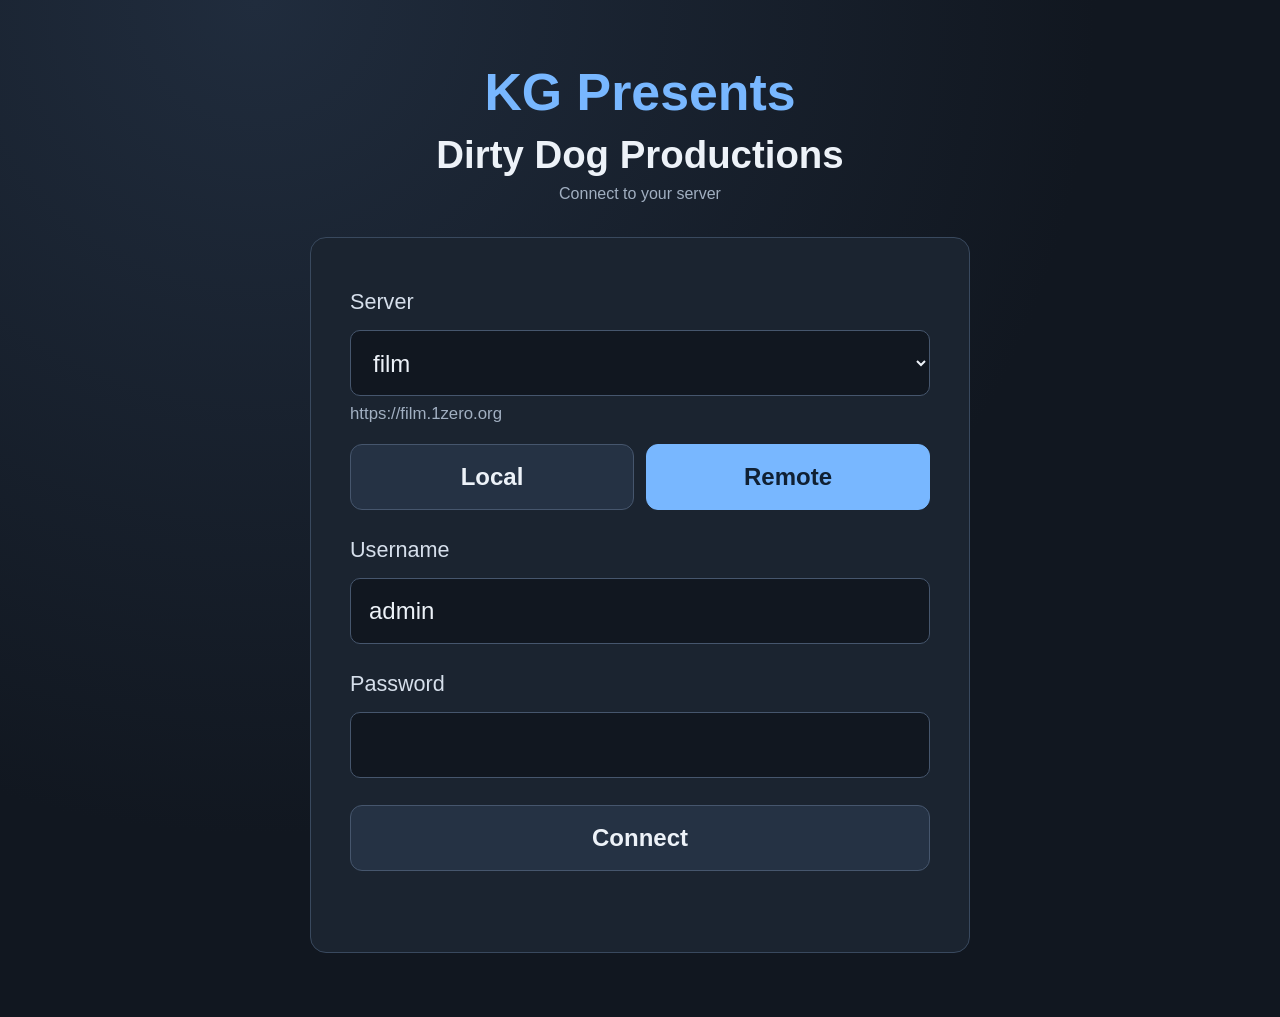
==== index.html @ 8a758ea2 "Update rounded web app styling" ====
<!DOCTYPE html>
<html lang="en">
<head>
    <meta charset="UTF-8">
    <meta name="viewport" content="width=device-width, initial-scale=1.0">
    <title>Jellyfin Viewer</title>
    <link rel="stylesheet" href="styles.css?v=rounded-ui-20261003">
</head>
<body>
    <main class="container">
        <header class="page-heading">
            <p class="eyebrow">KG Presents</p>
            <h1>Dirty Dog Productions</h1>
            <p class="subtitle">Connect to your server</p>
        </header>
        <form id="auth-form">
            <label for="jellyfin-server">Server</label>
            <select id="jellyfin-server" required>
                <option value="film">film</option>
                <option value="porn">porn</option>
            </select>
            <p id="server-address-preview" class="server-address-preview" aria-live="polite"></p>
            <div id="server-mode-controls" class="server-mode-controls" role="group" aria-label="Connection type">
                <button id="local-mode" class="server-mode-button" type="button" aria-pressed="false">Local</button>
                <button id="remote-mode" class="server-mode-button" type="button" aria-pressed="true">Remote</button>
            </div>
            <label for="username">Username</label>
            <input type="text" id="username" value="admin" autocomplete="username" required>
            <label for="password">Password</label>
            <input type="password" id="password" autocomplete="current-password" required>
            <button type="submit">Connect</button>
            <p id="connection-status" class="status" role="status" aria-live="polite"></p>
        </form>
    </main>
    <script src="app.js?v=login-user-default-20261003"></script>
</body>
</html>
---- styles.css ----
:root {
    color-scheme: dark;
    font-family: "Avenir Next", Avenir, "Segoe UI", sans-serif;
    background: #111720;
    color: #edf2f8;
    font-synthesis: none;
    --surface: #1b2430;
    --surface-raised: #253244;
    --muted: #a1afc1;
    --accent: #78b7ff;
    --danger: #ff9b91;
}

* { box-sizing: border-box; }

body {
    min-width: 320px;
    min-height: 100vh;
    margin: 0;
    background: radial-gradient(ellipse at 20% 0%, #202c3d 0, #111720 58%);
}

button, input, select { font: inherit; }
button { transition: transform .16s ease, box-shadow .16s ease, background-color .16s ease, border-color .16s ease; }
button:enabled:hover { transform: translateY(-3px); box-shadow: 0 7px 16px rgb(0 0 0 / 28%); }

.container {
    width: min(100% - 40px, 1040px);
    margin: 0 auto;
    padding: 64px 0;
}

.page-heading { margin: 0 auto 34px; text-align: center; }
.brand-home { display: block; width: 38px; height: 38px; flex: 0 0 38px; overflow: hidden; border-radius: 12px; }
.brand-home img { display: block; width: 100%; height: 100%; object-fit: contain; }
.brand-home:focus-visible { outline: 2px solid var(--accent); outline-offset: 3px; }
.login-brand-home { margin: 0 auto 20px; }
h1, h2, p { margin-top: 0; }
h1 { margin-bottom: 8px; font-size: 2.4rem; }
.eyebrow { margin-bottom: 12px; color: var(--accent); font-size: 1.08rem; font-weight: 700; }
.page-heading .eyebrow { font-size: 3.24rem; line-height: 1.1; }
.library-brand-name { font-size: 1.242rem; }
.subtitle, .status { color: var(--muted); }

#auth-form {
    display: grid;
    gap: 15px;
    width: min(100%, 660px);
    margin: 0 auto;
    padding: 39px;
    border: 1px solid #39495e;
    border-radius: 16px;
    background: var(--surface);
}

#auth-form label { margin-top: 12px; color: #d6dfeb; font-size: 1.35rem; }
#auth-form input, #jellyfin-server {
    width: 100%;
    min-height: 66px;
    padding: 15px 18px;
    border: 1px solid #46566d;
    border-radius: 10px;
    background: #111720;
    color: #edf2f8;
    font-size: 1.5rem;
}
input:focus-visible, select:focus-visible, button:focus-visible { outline: 2px solid var(--accent); outline-offset: 2px; }

#auth-form button, .secondary-button {
    border: 1px solid #46566d;
    border-radius: 12px;
    cursor: pointer;
}
#auth-form button { min-height: 66px; margin-top: 12px; background: var(--surface-raised); color: #edf2f8; font-size: 1.5rem; font-weight: 700; }
#auth-form button:disabled { cursor: wait; opacity: .65; }
#auth-form .server-address-preview { min-height: 1.5em; margin: -7px 0 0; overflow-wrap: anywhere; color: var(--muted); font-size: 1.05rem; }
#auth-form .server-mode-controls { display: grid; grid-template-columns: repeat(2, minmax(0, 1fr)); gap: 12px; }
#auth-form .server-mode-button { margin: 0; border: 1px solid #46566d; background: var(--surface-raised); color: #edf2f8; }
#auth-form .server-mode-button[aria-pressed="true"] { border-color: var(--accent); background: var(--accent); color: #102033; }
.status { min-height: 1.4em; margin: 4px 0 0; }
.status.error { color: var(--danger); }

.library-heading, .player-heading { display: flex; align-items: center; justify-content: space-between; gap: 20px; }
.library-brand { display: flex; min-width: 0; align-items: center; gap: 14px; }
.library-heading h1 { margin: 0; }
.library-header-actions { display: flex; flex-wrap: wrap; justify-content: flex-end; gap: 8px; }
.library-file-count { margin: 7px 0 0; color: var(--muted); font-size: .9rem; }
.library-file-count[hidden] { display: none; }
.contents-sort-controls { display: flex; flex-wrap: wrap; align-items: center; gap: 9px; margin: 24px 0 12px; color: #d6dfeb; font-size: .9rem; }
.contents-sort-controls[hidden] { display: none; }
.contents-sort-controls select { min-height: 40px; min-width: 150px; padding: 7px 32px 7px 10px; border: 1px solid #46566d; border-radius: 10px; background: var(--surface); color: #edf2f8; font: inherit; }
.sort-order-button { min-width: 112px; }
.secondary-button, .icon-button { padding: 9px 14px; border: 1px solid #46566d; border-radius: 12px; background: var(--surface-raised); color: #edf2f8; }
.library-search-label { display: block; margin: 28px 0 8px; color: #d6dfeb; font-size: .9rem; }
.library-search { display: block; width: min(100%, 520px); min-height: 46px; padding: 10px 14px; border: 1px solid #46566d; border-radius: 10px; background: var(--surface); color: #edf2f8; }
.library-search::placeholder { color: var(--muted); }
.film-search-section { margin-top: 24px; }
.film-search-section[hidden] { display: none; }
.film-search-section h2 { margin-bottom: 8px; font-size: 1.25rem; }
.film-search-section .status { min-height: 0; }
.library-list, .item-list { display: grid; grid-template-columns: repeat(auto-fill, minmax(220px, 1fr)); gap: 14px; margin: 24px 0; padding: 0; list-style: none; }
.library-list > li[hidden] { display: none; }
.library-button {
    position: relative;
    display: flex;
    width: 100%;
    aspect-ratio: 16 / 9;
    align-items: flex-end;
    padding: 12px;
    overflow: hidden;
    border: 1px solid #3b4d65;
    border-radius: 12px;
    background: var(--surface);
    color: #edf2f8;
    text-align: left;
    font-size: .95rem;
    cursor: pointer;
}
.library-button::after { position: absolute; inset: 35% 0 0; background: linear-gradient(transparent, rgb(7 11 16 / 92%)); content: ""; }
.library-button img { position: absolute; inset: 0; width: 100%; height: 100%; object-fit: cover; transition: transform .25s ease; }
.library-button span { position: relative; z-index: 1; line-height: 1.35; }
.library-button.server-artwork > span { display: none; }
.library-button:hover { border-color: var(--accent); background: var(--surface-raised); }
.library-button:hover img { transform: scale(1.04); }
.library-list > li { position: relative; min-width: 0; }
.library-progress-checkbox { position: absolute; z-index: 4; top: 9px; left: 9px; display: grid; width: 34px; height: 34px; place-items: center; border: 1px solid rgb(255 255 255 / 55%); border-radius: 9px; background: rgb(9 13 19 / 88%); cursor: pointer; }
.library-progress-checkbox input { width: 19px; height: 19px; margin: 0; accent-color: var(--accent); cursor: pointer; }
.library-progress-checkbox:focus-within { outline: 2px solid var(--accent); outline-offset: 2px; }
.library-filtered-through > .library-button { border-color: var(--accent); }
.library-filtered-through > .library-button::before { position: absolute; z-index: 2; inset: 0; background: rgb(9 15 24 / 35%); content: ""; pointer-events: none; }
.library-list.progress-marks-hidden .library-progress-checkbox { visibility: hidden; }
.library-list.progress-marks-hidden > li.library-filtered-through > .library-button { border-color: #3b4d65; }
.library-list.progress-marks-hidden > li.library-filtered-through > .library-button::before { content: none; }
.picture-icon { position: relative; display: block; width: 19px; height: 15px; overflow: hidden; border: 2px solid currentColor; border-radius: 2px; }
.picture-icon::before { position: absolute; top: 2px; right: 2px; width: 4px; height: 4px; border-radius: 50%; background: currentColor; content: ""; }
.picture-icon::after { position: absolute; right: 1px; bottom: -4px; width: 12px; height: 9px; transform: rotate(38deg); border: 2px solid currentColor; background: rgb(9 13 19 / 88%); content: ""; }
.favorites-button .favorites-mark { position: absolute; top: 14px; right: 16px; color: #ff7eaa; font-size: 2rem; line-height: 1; }
.breadcrumbs { display: flex; flex-wrap: wrap; gap: 7px; margin-bottom: 12px; color: var(--muted); font-size: .85rem; }
.breadcrumbs a { color: var(--accent); text-decoration: none; }
.breadcrumbs a:hover { text-decoration: underline; }
.media-card { position: relative; min-width: 0; }
.media-artwork-control { position: absolute; z-index: 3; top: 8px; left: 8px; }
.change-media-artwork-button { display: grid; width: 38px; height: 38px; place-items: center; padding: 0; border: 1px solid rgb(255 255 255 / 50%); border-radius: 50%; background: rgb(9 13 19 / 88%); color: #fff; cursor: pointer; }
.change-media-artwork-button:hover { border-color: var(--accent); background: #172336; color: var(--accent); }
.change-media-artwork-button:disabled { cursor: wait; opacity: .65; }
.media-button { display: grid; width: 100%; gap: 9px; padding: 0; border: 0; background: transparent; color: inherit; text-align: left; cursor: pointer; }
.media-button img { width: 100%; aspect-ratio: 2 / 3; object-fit: cover; border-radius: 8px; background: var(--surface); }
.media-button span { overflow: hidden; line-height: 1.4; text-overflow: ellipsis; }
.media-button:hover img { filter: brightness(1.12); }
.folder-button img { border: 1px solid #3b4d65; }
.library-favorites-card { position: relative; }
.library-favorites-card .library-favorites-mark { position: absolute; top: 10px; right: 10px; display: grid; width: 36px; height: 36px; place-items: center; border-radius: 50%; background: rgb(9 13 19 / 88%); color: #ff7eaa; font-size: 1.4rem; }
.like-button { position: absolute; z-index: 2; top: 8px; right: 8px; display: grid; width: 42px; height: 42px; place-items: center; padding: 0; border: 1px solid rgb(255 255 255 / 35%); border-radius: 50%; background: rgb(9 13 19 / 88%); color: #fff; font-size: 1.65rem; line-height: 1; cursor: pointer; }
.like-button[aria-pressed="true"] { color: #ff7eaa; }
.like-button:hover { border-color: #ff7eaa; background: #111720; }
.like-button:disabled { cursor: wait; opacity: .6; }
.load-more-button { display: block; margin: 24px auto 0; }
.load-more-button[hidden] { display: none; }
.bottom-back-button { display: block; margin: 36px 0 0 auto; }
.player-section { margin-top: 32px; padding-top: 22px; border-top: 1px solid #39495e; }
.player-heading { margin-bottom: 12px; }
.player-heading h2 { flex: 1; margin: 0; }
.icon-button { width: 40px; height: 40px; padding: 0; font-size: 1.4rem; cursor: pointer; }
.fullscreen-like-button { position: static; flex: 0 0 42px; }
.fullscreen-like-button[hidden] { display: none; }
.cast-launcher { display: grid; width: 42px; height: 42px; flex: 0 0 42px; place-items: center; border: 1px solid #46566d; border-radius: 12px; background: var(--surface-raised); color: #edf2f8; cursor: pointer; transition: transform .16s ease, box-shadow .16s ease; }
.cast-launcher:hover { transform: translateY(-3px); box-shadow: 0 7px 16px rgb(0 0 0 / 28%); }
.cast-launcher[hidden] { display: none; }
video { display: block; width: 100%; max-height: 75vh; background: #050706; }
.player-section[hidden] { display: none !important; }
.player-section:fullscreen, .player-section.player-open { display: flex; flex-direction: column; gap: 14px; margin: 0; padding: 18px; border: 0; background: #090d13; }
.player-section:fullscreen { width: 100vw; height: 100vh; }
.player-section.player-open { position: fixed; z-index: 100000; inset: 0; }
.player-section:fullscreen video, .player-section.player-open video { flex: 1; width: 100%; height: 100%; min-height: 0; max-height: none; object-fit: contain; }
.hover-preview {
    position: fixed;
    z-index: 99999;
    aspect-ratio: 16 / 9;
    overflow: hidden;
    border: 8px solid #000;
    border-radius: 12px;
    background: #000;
    box-shadow: 0 18px 60px rgb(0 0 0 / 75%);
    pointer-events: none;
    animation: preview-in .12s ease-out;
}
.hover-preview video { width: 100%; height: 100%; max-height: none; object-fit: contain; }
@keyframes preview-in { from { opacity: 0; transform: scale(.97); } to { opacity: 1; transform: scale(1); } }

@media (max-width: 600px) {
    .container { width: min(100% - 28px, 1040px); padding: 36px 0; }
    #auth-form { gap: 12px; padding: 24px; }
    #auth-form label { font-size: 1.1rem; }
    #auth-form input, #jellyfin-server, #auth-form button { min-height: 58px; font-size: 1.25rem; }
    #auth-form input, #jellyfin-server { padding: 12px 14px; }
    #auth-form .server-mode-controls { gap: 8px; }
    #auth-form .server-address-preview { font-size: .9rem; }
    .library-list, .item-list { grid-template-columns: repeat(2, minmax(0, 1fr)); gap: 10px; }
    .library-list { grid-template-columns: repeat(2, minmax(0, 1fr)); }
}
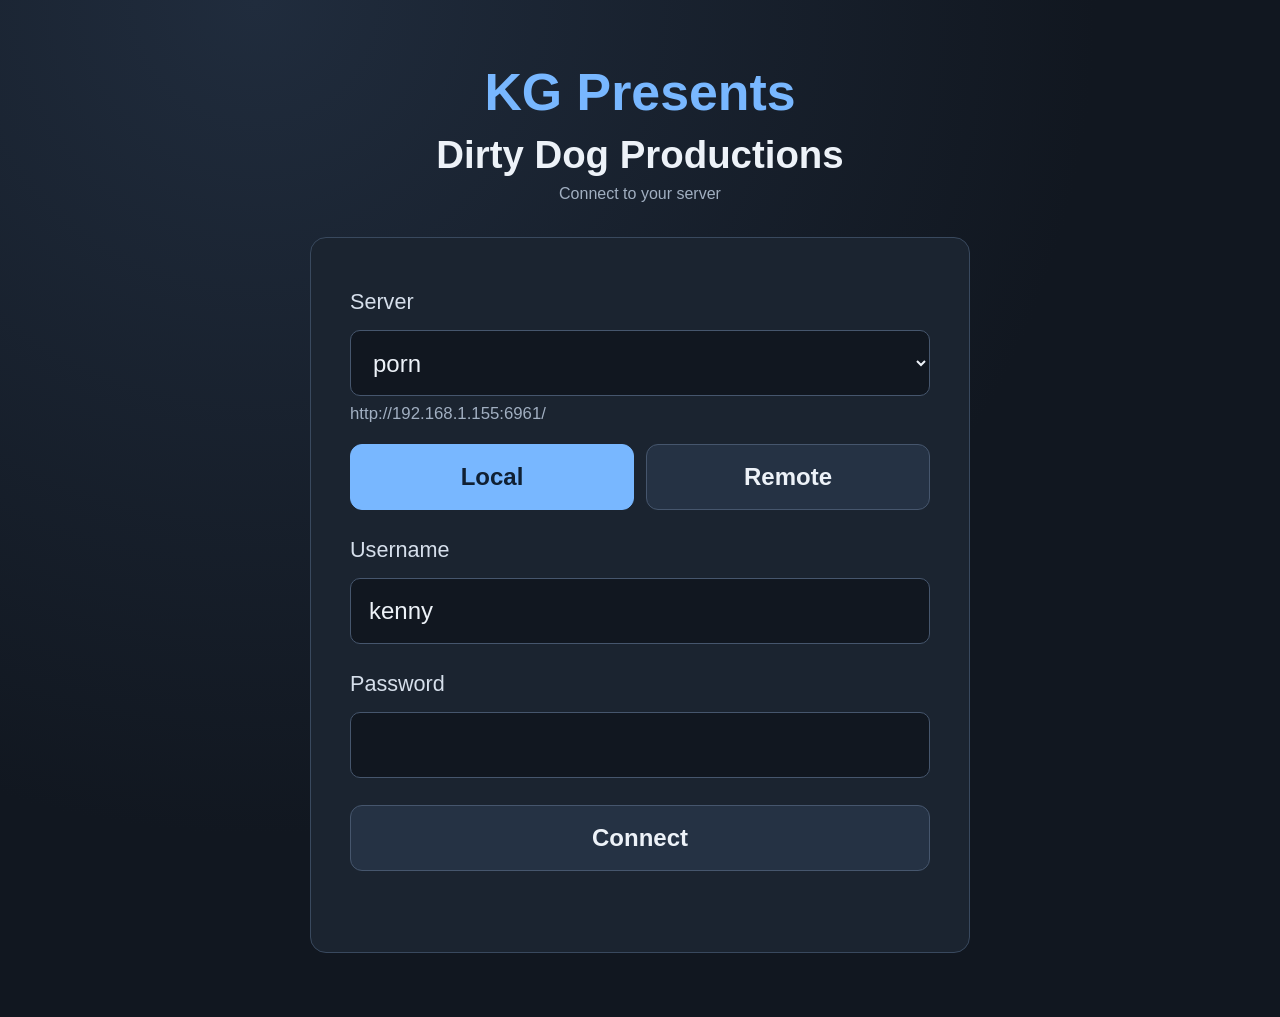
==== commit 023d0625: "Set local porn login defaults" ====
--- a/index.html
+++ b/index.html
@@ -17,21 +17,21 @@
             <label for="jellyfin-server">Server</label>
             <select id="jellyfin-server" required>
                 <option value="film">film</option>
-                <option value="porn">porn</option>
+                <option value="porn" selected>porn</option>
             </select>
             <p id="server-address-preview" class="server-address-preview" aria-live="polite"></p>
             <div id="server-mode-controls" class="server-mode-controls" role="group" aria-label="Connection type">
-                <button id="local-mode" class="server-mode-button" type="button" aria-pressed="false">Local</button>
-                <button id="remote-mode" class="server-mode-button" type="button" aria-pressed="true">Remote</button>
+                <button id="local-mode" class="server-mode-button" type="button" aria-pressed="true">Local</button>
+                <button id="remote-mode" class="server-mode-button" type="button" aria-pressed="false">Remote</button>
             </div>
             <label for="username">Username</label>
-            <input type="text" id="username" value="admin" autocomplete="username" required>
+            <input type="text" id="username" value="kenny" autocomplete="username" required>
             <label for="password">Password</label>
             <input type="password" id="password" autocomplete="current-password" required>
             <button type="submit">Connect</button>
             <p id="connection-status" class="status" role="status" aria-live="polite"></p>
         </form>
     </main>
-    <script src="app.js?v=login-user-default-20261003"></script>
+    <script src="app.js?v=login-local-porn-kenny-20261003"></script>
 </body>
 </html>
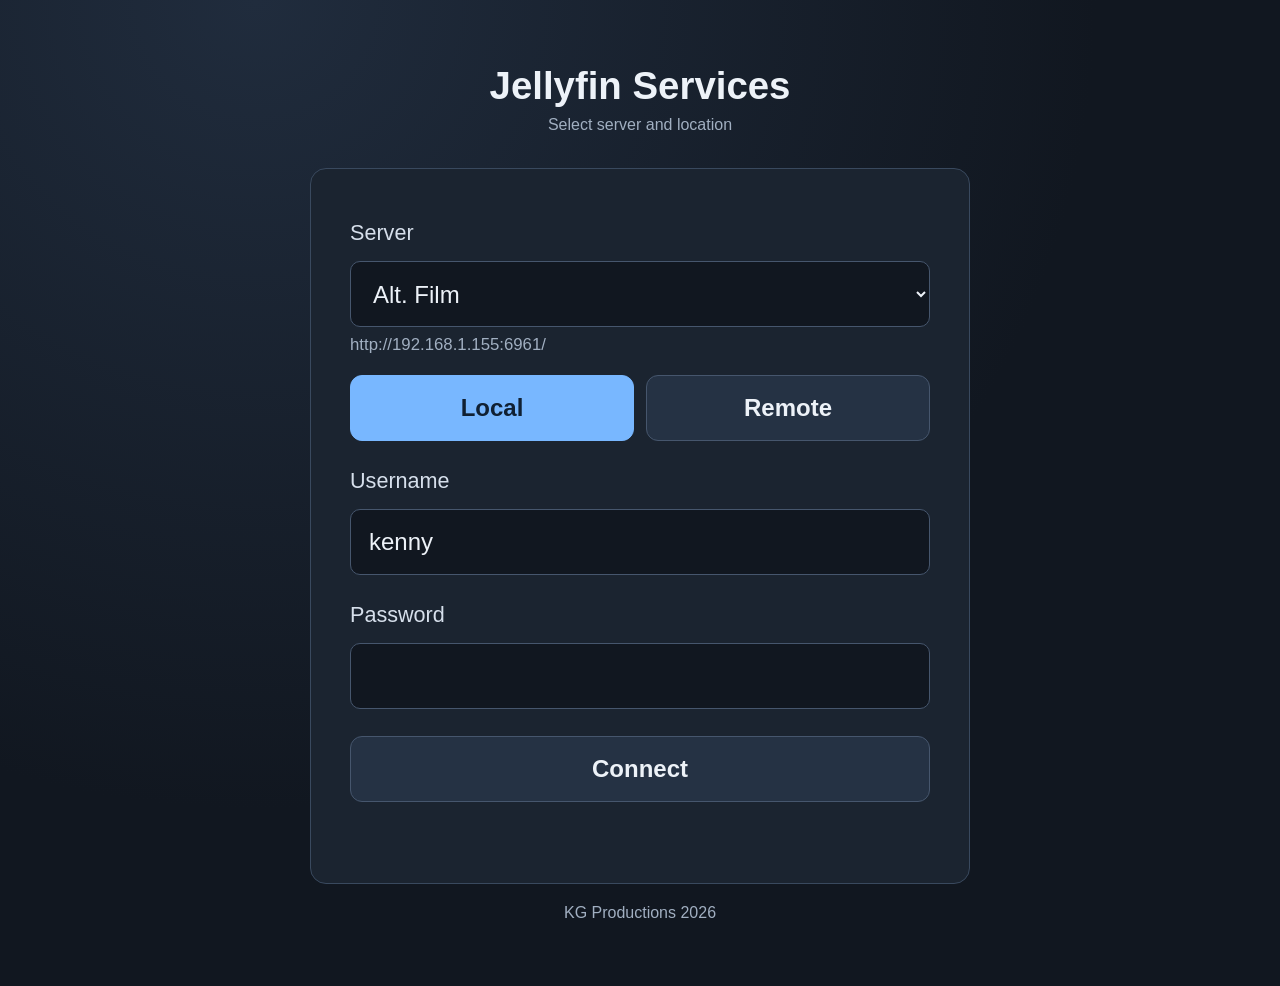
==== commit fc697a1c: "Improve Jellyfin playback controls and compatibility" ====
--- a/index.html
+++ b/index.html
@@ -9,15 +9,14 @@
 <body>
     <main class="container">
         <header class="page-heading">
-            <p class="eyebrow">KG Presents</p>
-            <h1>Dirty Dog Productions</h1>
-            <p class="subtitle">Connect to your server</p>
+            <h1>Jellyfin Services</h1>
+            <p class="subtitle">Select server and location</p>
         </header>
         <form id="auth-form">
             <label for="jellyfin-server">Server</label>
             <select id="jellyfin-server" required>
-                <option value="film">film</option>
-                <option value="porn" selected>porn</option>
+                <option value="film">Film</option>
+                <option value="porn" selected>Alt. Film</option>
             </select>
             <p id="server-address-preview" class="server-address-preview" aria-live="polite"></p>
             <div id="server-mode-controls" class="server-mode-controls" role="group" aria-label="Connection type">
@@ -31,6 +30,7 @@
             <button type="submit">Connect</button>
             <p id="connection-status" class="status" role="status" aria-live="polite"></p>
         </form>
+        <p class="subtitle login-footer">KG Productions 2026</p>
     </main>
     <script src="app.js?v=login-local-porn-kenny-20261003"></script>
 </body>
--- a/styles.css
+++ b/styles.css
@@ -74,6 +74,7 @@
 #auth-form button { min-height: 66px; margin-top: 12px; background: var(--surface-raised); color: #edf2f8; font-size: 1.5rem; font-weight: 700; }
 #auth-form button:disabled { cursor: wait; opacity: .65; }
 #auth-form .server-address-preview { min-height: 1.5em; margin: -7px 0 0; overflow-wrap: anywhere; color: var(--muted); font-size: 1.05rem; }
+#auth-form + .login-footer { margin: 20px 0 0; text-align: center; }
 #auth-form .server-mode-controls { display: grid; grid-template-columns: repeat(2, minmax(0, 1fr)); gap: 12px; }
 #auth-form .server-mode-button { margin: 0; border: 1px solid #46566d; background: var(--surface-raised); color: #edf2f8; }
 #auth-form .server-mode-button[aria-pressed="true"] { border-color: var(--accent); background: var(--accent); color: #102033; }
@@ -161,8 +162,6 @@
 .player-heading { margin-bottom: 12px; }
 .player-heading h2 { flex: 1; margin: 0; }
 .icon-button { width: 40px; height: 40px; padding: 0; font-size: 1.4rem; cursor: pointer; }
-.fullscreen-like-button { position: static; flex: 0 0 42px; }
-.fullscreen-like-button[hidden] { display: none; }
 .cast-launcher { display: grid; width: 42px; height: 42px; flex: 0 0 42px; place-items: center; border: 1px solid #46566d; border-radius: 12px; background: var(--surface-raised); color: #edf2f8; cursor: pointer; transition: transform .16s ease, box-shadow .16s ease; }
 .cast-launcher:hover { transform: translateY(-3px); box-shadow: 0 7px 16px rgb(0 0 0 / 28%); }
 .cast-launcher[hidden] { display: none; }
@@ -171,7 +170,39 @@
 .player-section:fullscreen, .player-section.player-open { display: flex; flex-direction: column; gap: 14px; margin: 0; padding: 18px; border: 0; background: #090d13; }
 .player-section:fullscreen { width: 100vw; height: 100vh; }
 .player-section.player-open { position: fixed; z-index: 100000; inset: 0; }
-.player-section:fullscreen video, .player-section.player-open video { flex: 1; width: 100%; height: 100%; min-height: 0; max-height: none; object-fit: contain; }
+.player-stage { position: relative; display: grid; flex: 1; min-height: 0; place-items: center; overflow: hidden; background: #050706; }
+.player-stage video { grid-area: 1 / 1; width: 100%; height: 100%; min-height: 0; max-height: none; object-fit: contain; transition: filter .22s ease; }
+.player-stage.tap-controls-visible video { filter: brightness(.48); }
+.playback-controls { position: absolute; z-index: 1; inset: 0; display: flex; align-items: center; justify-content: center; gap: clamp(8px, 2.2vw, 22px); padding: 16px 16px 54px; opacity: 0; pointer-events: none; transition: opacity .2s ease; }
+.player-stage.tap-controls-visible .playback-controls { opacity: 1; pointer-events: auto; }
+.playback-button { display: grid; width: clamp(48px, 8vw, 76px); aspect-ratio: 1; flex: 0 0 auto; place-items: center; padding: 0; border: 1px solid rgb(255 255 255 / 68%); border-radius: 50%; background: rgb(9 13 19 / 78%); color: #fff; cursor: pointer; font-size: clamp(.85rem, 2.3vw, 1.15rem); font-weight: 700; }
+.playback-button:hover { transform: scale(1.08); background: rgb(37 50 68 / 94%); }
+.playback-button.playback-toggle { width: clamp(62px, 10vw, 92px); font-size: clamp(1.4rem, 3.8vw, 2rem); }
+.playback-button.playback-seek-long { width: clamp(42px, 6.5vw, 62px); font-size: clamp(.72rem, 1.8vw, .95rem); }
+.playback-controls button:focus-visible { outline: 3px solid var(--accent); outline-offset: 4px; }
+.playback-toolbar { position: absolute; z-index: 2; right: 0; bottom: 0; left: 0; display: flex; align-items: center; gap: 8px; padding: 10px clamp(12px, 3vw, 36px); transform: translateY(8px); background: rgb(9 13 19 / 78%); opacity: 0; pointer-events: none; transition: opacity .2s ease, transform .2s ease; }
+.player-stage.toolbar-visible .playback-toolbar { transform: translateY(0); opacity: 1; pointer-events: auto; }
+.toolbar-button, .playback-toolbar .like-button { display: grid; width: 36px; height: 36px; flex: 0 0 36px; place-items: center; padding: 0; border: 1px solid rgb(255 255 255 / 55%); border-radius: 50%; background: rgb(9 13 19 / 88%); color: #fff; cursor: pointer; font-size: .76rem; font-weight: 700; }
+.toolbar-button:hover { background: #253244; }
+.toolbar-button.toolbar-seek-long { font-size: .66rem; }
+.toolbar-button.toolbar-playback-toggle { font-size: 1.1rem; }
+.toolbar-button.toolbar-delete:hover { border-color: var(--danger); color: var(--danger); }
+.toolbar-action-group { display: flex; align-items: center; gap: 6px; }
+.playback-toolbar .like-button { position: static; top: auto; right: auto; font-size: 1.3rem; }
+.playback-toolbar .like-button[aria-pressed="true"] { color: #ff7eaa; }
+.playback-toolbar .like-button[hidden] { display: none; }
+.toolbar-track-control { position: relative; display: grid; flex: 0 0 auto; }
+.toolbar-button.toolbar-track-trigger { width: 36px; height: 36px; flex-basis: 36px; font-size: .82rem; }
+.toolbar-button.toolbar-track-trigger:disabled { cursor: default; opacity: .58; }
+.toolbar-track-popup { position: absolute; z-index: 5; bottom: calc(100% + 10px); left: 50%; display: grid; width: min(260px, 82vw); max-height: min(42vh, 320px); gap: 2px; padding: 6px; overflow-y: auto; transform: translateX(-50%); border: 1px solid #46566d; border-radius: 12px; background: rgb(29 39 52 / 96%); box-shadow: 0 8px 24px rgb(0 0 0 / 35%); }
+.toolbar-track-popup[hidden] { display: none; }
+.toolbar-track-option { width: 100%; min-height: 36px; padding: 7px 10px; border: 0; border-radius: 7px; background: transparent; color: #d6dfeb; cursor: pointer; font-size: .82rem; text-align: left; }
+.toolbar-track-option:hover, .toolbar-track-option[aria-selected="true"] { background: #344458; color: #fff; }
+.toolbar-track-option[aria-selected="true"]::after { float: right; color: #9fcaff; content: "✓"; }
+.toolbar-track-option:focus-visible { outline: 2px solid var(--accent); outline-offset: -2px; }
+.playback-timeline { display: grid; min-width: 90px; flex: 1; grid-template-columns: auto minmax(32px, 1fr) auto; align-items: center; gap: 10px; color: #fff; }
+.playback-time { min-width: 3em; font-size: .78rem; font-variant-numeric: tabular-nums; text-align: center; text-shadow: 0 1px 4px #000; }
+.playback-seekbar { width: 100%; height: 24px; margin: 0; accent-color: #78b7ff; cursor: pointer; touch-action: none; }
 .hover-preview {
     position: fixed;
     z-index: 99999;
@@ -197,4 +228,14 @@
     #auth-form .server-address-preview { font-size: .9rem; }
     .library-list, .item-list { grid-template-columns: repeat(2, minmax(0, 1fr)); gap: 10px; }
     .library-list { grid-template-columns: repeat(2, minmax(0, 1fr)); }
-}
+    .player-section:fullscreen, .player-section.player-open { padding: 0; }
+    .playback-controls { gap: 8px; padding: 16px 10px; }
+    .playback-toolbar { flex-wrap: wrap; gap: 5px; padding: 7px 10px; }
+    .toolbar-button, .playback-toolbar .like-button { width: 30px; height: 30px; flex-basis: 30px; }
+    .toolbar-action-group { order: 1; gap: 5px; }
+    .toolbar-track-control { flex: 0 0 auto; }
+    .toolbar-button.toolbar-track-trigger { width: 30px; height: 30px; flex-basis: 30px; font-size: .72rem; }
+    .toolbar-track-popup { bottom: calc(100% + 8px); width: min(240px, 82vw); }
+    .playback-toolbar .playback-timeline { min-width: 0; flex-basis: 100%; order: 3; gap: 8px; }
+    .playback-time { min-width: 2.8em; font-size: .75rem; }
+}
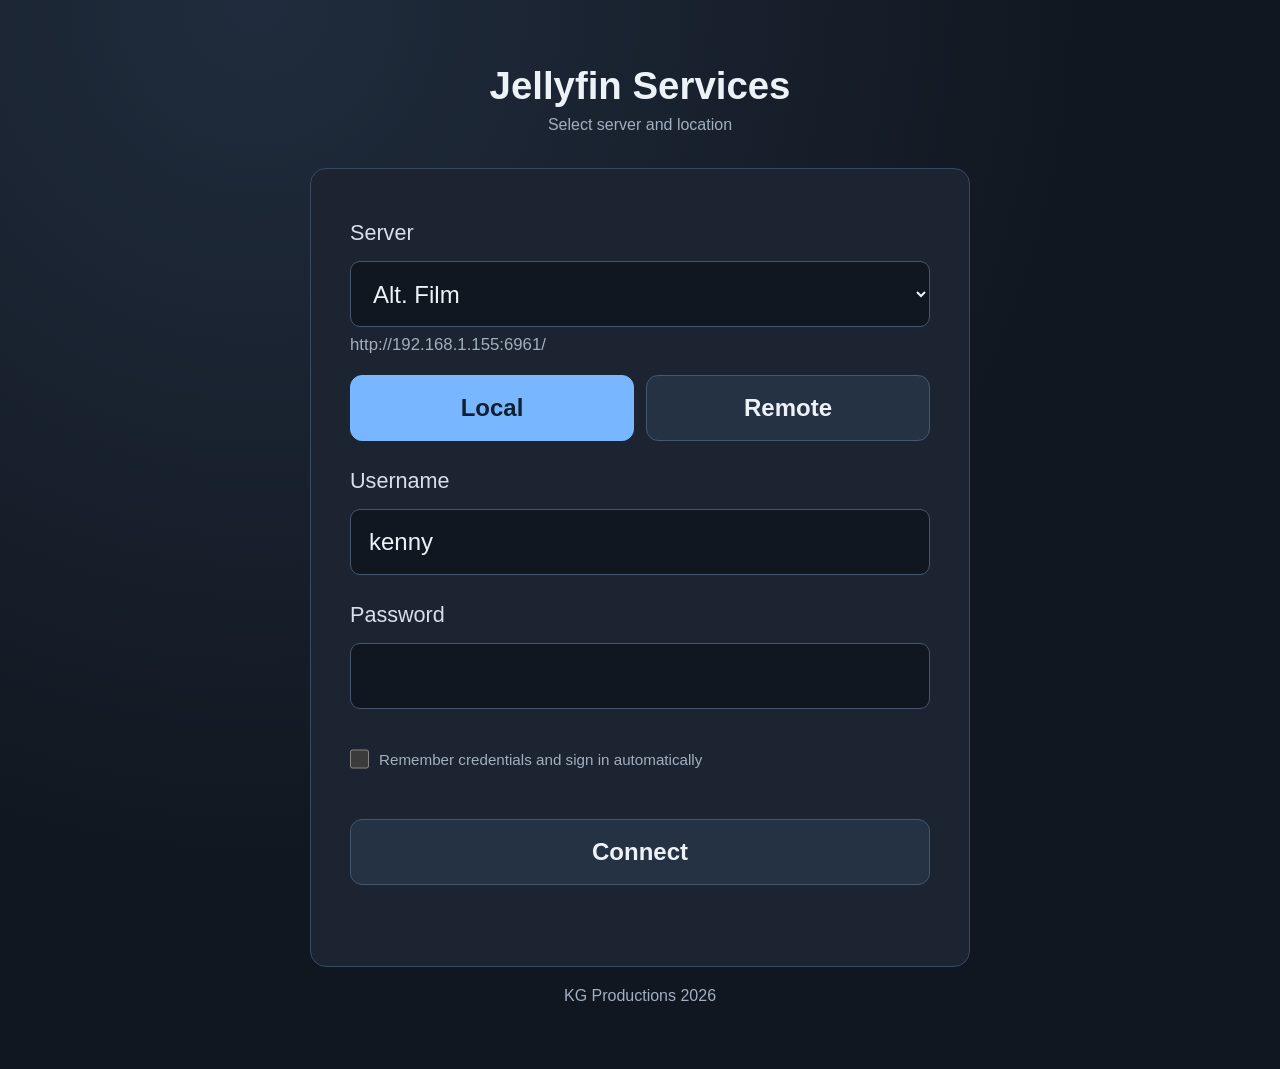
==== commit 95567c73: "Restore slate theme and remember login" ====
--- a/index.html
+++ b/index.html
@@ -4,7 +4,7 @@
     <meta charset="UTF-8">
     <meta name="viewport" content="width=device-width, initial-scale=1.0">
     <title>Jellyfin Viewer</title>
-    <link rel="stylesheet" href="styles.css?v=rounded-ui-20261003">
+    <link rel="stylesheet" href="styles.css?v=original-slate-no-art-20261006">
 </head>
 <body>
     <main class="container">
@@ -27,11 +27,15 @@
             <input type="text" id="username" value="kenny" autocomplete="username" required>
             <label for="password">Password</label>
             <input type="password" id="password" autocomplete="current-password" required>
+            <label class="remember-login-option" for="remember-login">
+                <input type="checkbox" id="remember-login">
+                <span>Remember credentials and sign in automatically</span>
+            </label>
             <button type="submit">Connect</button>
             <p id="connection-status" class="status" role="status" aria-live="polite"></p>
         </form>
         <p class="subtitle login-footer">KG Productions 2026</p>
     </main>
-    <script src="app.js?v=login-local-porn-kenny-20261003"></script>
+    <script src="app.js?v=manual-login-20261005"></script>
 </body>
 </html>
--- a/styles.css
+++ b/styles.css
@@ -54,6 +54,8 @@
 }
 
 #auth-form label { margin-top: 12px; color: #d6dfeb; font-size: 1.35rem; }
+#auth-form .remember-login-option { display: flex; align-items: center; gap: 10px; margin-top: 2px; color: var(--muted); font-size: .95rem; cursor: pointer; }
+#auth-form .remember-login-option input { width: 19px; height: 19px; flex: 0 0 auto; margin: 0; accent-color: var(--accent); cursor: pointer; }
 #auth-form input, #jellyfin-server {
     width: 100%;
     min-height: 66px;
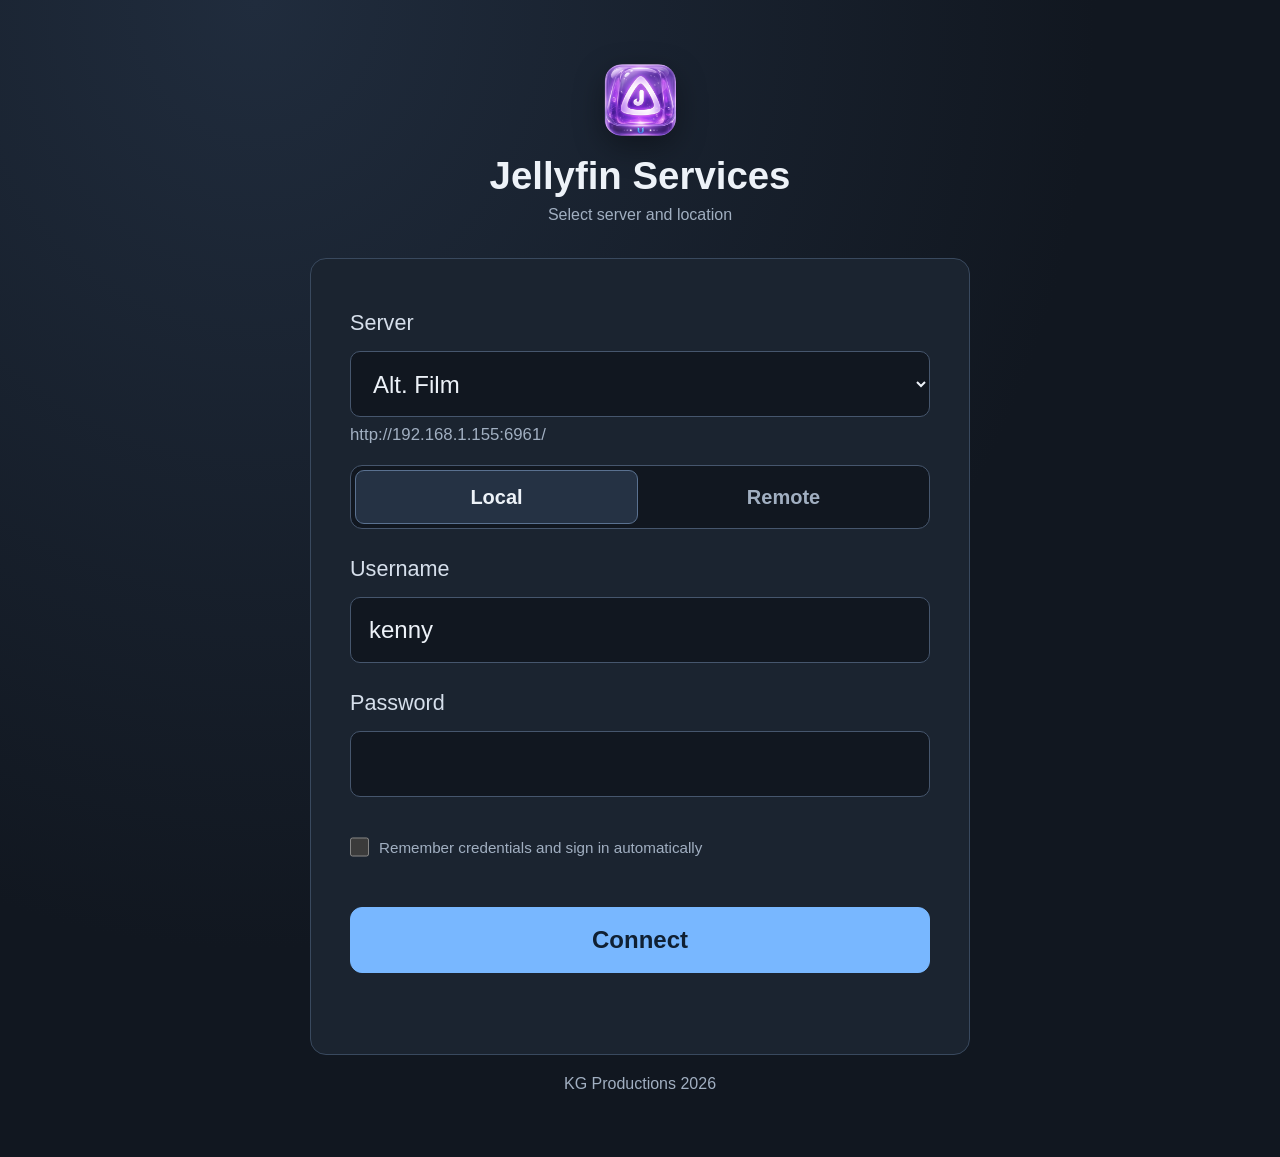
==== commit f76b2059: "Refresh app visuals and make the player full-bleed - Login: show the app icon, make Connect the prim" ====
--- a/index.html
+++ b/index.html
@@ -4,11 +4,12 @@
     <meta charset="UTF-8">
     <meta name="viewport" content="width=device-width, initial-scale=1.0">
     <title>Jellyfin Viewer</title>
-    <link rel="stylesheet" href="styles.css?v=original-slate-no-art-20261006">
+    <link rel="stylesheet" href="styles.css?v=visual-refresh-20261012">
 </head>
 <body>
     <main class="container">
         <header class="page-heading">
+            <img class="login-logo" src="App_icon.png" alt="">
             <h1>Jellyfin Services</h1>
             <p class="subtitle">Select server and location</p>
         </header>
@@ -36,6 +37,6 @@
         </form>
         <p class="subtitle login-footer">KG Productions 2026</p>
     </main>
-    <script src="app.js?v=manual-login-20261005"></script>
+    <script src="app.js?v=device-id-20261012"></script>
 </body>
 </html>
--- a/styles.css
+++ b/styles.css
@@ -35,6 +35,7 @@
 .brand-home img { display: block; width: 100%; height: 100%; object-fit: contain; }
 .brand-home:focus-visible { outline: 2px solid var(--accent); outline-offset: 3px; }
 .login-brand-home { margin: 0 auto 20px; }
+.login-logo { display: block; width: 72px; height: 72px; margin: 0 auto 18px; border-radius: 18px; box-shadow: 0 10px 30px rgb(0 0 0 / 35%); }
 h1, h2, p { margin-top: 0; }
 h1 { margin-bottom: 8px; font-size: 2.4rem; }
 .eyebrow { margin-bottom: 12px; color: var(--accent); font-size: 1.08rem; font-weight: 700; }
@@ -77,9 +78,12 @@
 #auth-form button:disabled { cursor: wait; opacity: .65; }
 #auth-form .server-address-preview { min-height: 1.5em; margin: -7px 0 0; overflow-wrap: anywhere; color: var(--muted); font-size: 1.05rem; }
 #auth-form + .login-footer { margin: 20px 0 0; text-align: center; }
-#auth-form .server-mode-controls { display: grid; grid-template-columns: repeat(2, minmax(0, 1fr)); gap: 12px; }
-#auth-form .server-mode-button { margin: 0; border: 1px solid #46566d; background: var(--surface-raised); color: #edf2f8; }
-#auth-form .server-mode-button[aria-pressed="true"] { border-color: var(--accent); background: var(--accent); color: #102033; }
+#auth-form button[type="submit"] { border-color: var(--accent); background: var(--accent); color: #102033; }
+#auth-form button[type="submit"]:enabled:hover { background: #95c7ff; }
+#auth-form .server-mode-controls { display: grid; grid-template-columns: repeat(2, minmax(0, 1fr)); gap: 4px; padding: 4px; border: 1px solid #46566d; border-radius: 12px; background: #111720; }
+#auth-form .server-mode-button { min-height: 54px; margin: 0; border: 1px solid transparent; border-radius: 9px; background: transparent; color: var(--muted); font-size: 1.25rem; }
+#auth-form .server-mode-button:enabled:hover { transform: none; box-shadow: none; color: #edf2f8; }
+#auth-form .server-mode-button[aria-pressed="true"] { border-color: #5a7190; background: var(--surface-raised); color: #edf2f8; }
 .status { min-height: 1.4em; margin: 4px 0 0; }
 .status.error { color: var(--danger); }
 
@@ -102,7 +106,8 @@
 .film-search-section h2 { margin-bottom: 8px; font-size: 1.25rem; }
 .film-search-section .status { min-height: 0; }
 .library-list, .item-list { display: grid; grid-template-columns: repeat(auto-fill, minmax(220px, 1fr)); gap: 14px; margin: 24px 0; padding: 0; list-style: none; }
-.library-list > li[hidden] { display: none; }
+.item-list { grid-template-columns: repeat(auto-fill, minmax(170px, 1fr)); gap: 22px 16px; }
+.library-list[hidden], .library-list > li[hidden] { display: none; }
 .library-button {
     position: relative;
     display: flex;
@@ -121,7 +126,7 @@
 }
 .library-button::after { position: absolute; inset: 35% 0 0; background: linear-gradient(transparent, rgb(7 11 16 / 92%)); content: ""; }
 .library-button img { position: absolute; inset: 0; width: 100%; height: 100%; object-fit: cover; transition: transform .25s ease; }
-.library-button span { position: relative; z-index: 1; line-height: 1.35; }
+.library-button span { position: relative; z-index: 1; font-weight: 600; line-height: 1.35; text-shadow: 0 1px 6px rgb(0 0 0 / 60%); }
 .library-button.server-artwork > span { display: none; }
 .library-button:hover { border-color: var(--accent); background: var(--surface-raised); }
 .library-button:hover img { transform: scale(1.04); }
@@ -147,54 +152,66 @@
 .change-media-artwork-button:hover { border-color: var(--accent); background: #172336; color: var(--accent); }
 .change-media-artwork-button:disabled { cursor: wait; opacity: .65; }
 .media-button { display: grid; width: 100%; gap: 9px; padding: 0; border: 0; background: transparent; color: inherit; text-align: left; cursor: pointer; }
-.media-button img { width: 100%; aspect-ratio: 2 / 3; object-fit: cover; border-radius: 8px; background: var(--surface); }
-.media-button span { overflow: hidden; line-height: 1.4; text-overflow: ellipsis; }
+.poster-frame { position: relative; display: grid; aspect-ratio: 2 / 3; place-items: center; overflow: hidden; border-radius: 8px; background: linear-gradient(160deg, #2a384b, #161e29); box-shadow: 0 6px 18px rgb(0 0 0 / 28%); transition: box-shadow .2s ease, transform .2s ease; }
+.poster-frame::before { color: #5d7088; font-size: 3rem; font-weight: 700; content: attr(data-initial); }
+.poster-frame img { position: absolute; inset: 0; width: 100%; height: 100%; object-fit: cover; }
+.poster-frame img[hidden] { display: none; }
+.media-title { display: -webkit-box; overflow: hidden; line-height: 1.35; -webkit-box-orient: vertical; -webkit-line-clamp: 2; }
+.media-button:hover .poster-frame, .media-button:focus-visible .poster-frame { box-shadow: 0 0 0 2px var(--accent), 0 10px 24px rgb(0 0 0 / 40%); }
 .media-button:hover img { filter: brightness(1.12); }
-.folder-button img { border: 1px solid #3b4d65; }
+.folder-button .poster-frame { border: 1px solid #3b4d65; }
 .library-favorites-card { position: relative; }
 .library-favorites-card .library-favorites-mark { position: absolute; top: 10px; right: 10px; display: grid; width: 36px; height: 36px; place-items: center; border-radius: 50%; background: rgb(9 13 19 / 88%); color: #ff7eaa; font-size: 1.4rem; }
 .like-button { position: absolute; z-index: 2; top: 8px; right: 8px; display: grid; width: 42px; height: 42px; place-items: center; padding: 0; border: 1px solid rgb(255 255 255 / 35%); border-radius: 50%; background: rgb(9 13 19 / 88%); color: #fff; font-size: 1.65rem; line-height: 1; cursor: pointer; }
 .like-button[aria-pressed="true"] { color: #ff7eaa; }
 .like-button:hover { border-color: #ff7eaa; background: #111720; }
 .like-button:disabled { cursor: wait; opacity: .6; }
+@media (hover: hover) {
+    .media-card .media-artwork-control, .media-card > .like-button[aria-pressed="false"] { opacity: 0; transition: opacity .16s ease; }
+    .media-card:hover .media-artwork-control, .media-card:focus-within .media-artwork-control,
+    .media-card:hover > .like-button, .media-card:focus-within > .like-button { opacity: 1; }
+}
 .load-more-button { display: block; margin: 24px auto 0; }
 .load-more-button[hidden] { display: none; }
 .bottom-back-button { display: block; margin: 36px 0 0 auto; }
 .player-section { margin-top: 32px; padding-top: 22px; border-top: 1px solid #39495e; }
-.player-heading { margin-bottom: 12px; }
-.player-heading h2 { flex: 1; margin: 0; }
+.player-heading { position: absolute; z-index: 2; top: 0; right: 0; left: 0; padding: 14px clamp(12px, 3vw, 36px) 36px; background: linear-gradient(rgb(0 0 0 / 75%), transparent); opacity: 0; pointer-events: none; transition: opacity .2s ease; }
+.player-heading h2 { flex: 1; min-width: 0; margin: 0; overflow: hidden; color: #fff; font-size: clamp(1rem, 2.4vw, 1.4rem); text-overflow: ellipsis; text-shadow: 0 1px 6px #000; white-space: nowrap; }
+.player-stage.toolbar-visible .player-heading, .player-stage.tap-controls-visible .player-heading { opacity: 1; pointer-events: auto; }
 .icon-button { width: 40px; height: 40px; padding: 0; font-size: 1.4rem; cursor: pointer; }
 .cast-launcher { display: grid; width: 42px; height: 42px; flex: 0 0 42px; place-items: center; border: 1px solid #46566d; border-radius: 12px; background: var(--surface-raised); color: #edf2f8; cursor: pointer; transition: transform .16s ease, box-shadow .16s ease; }
 .cast-launcher:hover { transform: translateY(-3px); box-shadow: 0 7px 16px rgb(0 0 0 / 28%); }
 .cast-launcher[hidden] { display: none; }
 video { display: block; width: 100%; max-height: 75vh; background: #050706; }
 .player-section[hidden] { display: none !important; }
-.player-section:fullscreen, .player-section.player-open { display: flex; flex-direction: column; gap: 14px; margin: 0; padding: 18px; border: 0; background: #090d13; }
+.player-section:fullscreen, .player-section.player-open { display: flex; flex-direction: column; gap: 0; margin: 0; padding: 0; border: 0; background: #000; }
 .player-section:fullscreen { width: 100vw; height: 100vh; }
 .player-section.player-open { position: fixed; z-index: 100000; inset: 0; }
-.player-stage { position: relative; display: grid; flex: 1; min-height: 0; place-items: center; overflow: hidden; background: #050706; }
+.player-stage { position: relative; display: grid; flex: 1; min-height: 0; place-items: center; overflow: hidden; background: #000; }
 .player-stage video { grid-area: 1 / 1; width: 100%; height: 100%; min-height: 0; max-height: none; object-fit: contain; transition: filter .22s ease; }
 .player-stage.tap-controls-visible video { filter: brightness(.48); }
 .playback-controls { position: absolute; z-index: 1; inset: 0; display: flex; align-items: center; justify-content: center; gap: clamp(8px, 2.2vw, 22px); padding: 16px 16px 54px; opacity: 0; pointer-events: none; transition: opacity .2s ease; }
 .player-stage.tap-controls-visible .playback-controls { opacity: 1; pointer-events: auto; }
-.playback-button { display: grid; width: clamp(48px, 8vw, 76px); aspect-ratio: 1; flex: 0 0 auto; place-items: center; padding: 0; border: 1px solid rgb(255 255 255 / 68%); border-radius: 50%; background: rgb(9 13 19 / 78%); color: #fff; cursor: pointer; font-size: clamp(.85rem, 2.3vw, 1.15rem); font-weight: 700; }
+.playback-button { display: grid; width: clamp(48px, 8vw, 76px); aspect-ratio: 1; flex: 0 0 auto; place-items: center; padding: 0; border: 1px solid rgb(255 255 255 / 30%); border-radius: 50%; background: rgb(255 255 255 / 14%); backdrop-filter: blur(6px); color: #fff; cursor: pointer; font-size: clamp(.85rem, 2.3vw, 1.15rem); font-weight: 700; }
 .playback-button:hover { transform: scale(1.08); background: rgb(37 50 68 / 94%); }
-.playback-button.playback-toggle { width: clamp(62px, 10vw, 92px); font-size: clamp(1.4rem, 3.8vw, 2rem); }
+.playback-button.playback-toggle { width: clamp(62px, 10vw, 92px); border-color: #fff; background: #fff; color: #0b1018; font-size: clamp(1.4rem, 3.8vw, 2rem); }
+.playback-button.playback-toggle:hover { background: #dfe9f5; }
 .playback-button.playback-seek-long { width: clamp(42px, 6.5vw, 62px); font-size: clamp(.72rem, 1.8vw, .95rem); }
 .playback-controls button:focus-visible { outline: 3px solid var(--accent); outline-offset: 4px; }
-.playback-toolbar { position: absolute; z-index: 2; right: 0; bottom: 0; left: 0; display: flex; align-items: center; gap: 8px; padding: 10px clamp(12px, 3vw, 36px); transform: translateY(8px); background: rgb(9 13 19 / 78%); opacity: 0; pointer-events: none; transition: opacity .2s ease, transform .2s ease; }
+.playback-toolbar { position: absolute; z-index: 2; right: 0; bottom: 0; left: 0; display: flex; flex-wrap: wrap; align-items: center; gap: 4px 8px; padding: 40px clamp(12px, 3vw, 36px) 14px; transform: translateY(8px); background: linear-gradient(transparent, rgb(0 0 0 / 85%)); opacity: 0; pointer-events: none; transition: opacity .2s ease, transform .2s ease; }
 .player-stage.toolbar-visible .playback-toolbar { transform: translateY(0); opacity: 1; pointer-events: auto; }
-.toolbar-button, .playback-toolbar .like-button { display: grid; width: 36px; height: 36px; flex: 0 0 36px; place-items: center; padding: 0; border: 1px solid rgb(255 255 255 / 55%); border-radius: 50%; background: rgb(9 13 19 / 88%); color: #fff; cursor: pointer; font-size: .76rem; font-weight: 700; }
-.toolbar-button:hover { background: #253244; }
+.toolbar-button, .playback-toolbar .like-button { display: grid; width: 38px; height: 38px; flex: 0 0 38px; place-items: center; padding: 0; border: 1px solid transparent; border-radius: 50%; background: rgb(255 255 255 / 12%); color: #fff; cursor: pointer; font-size: .76rem; font-weight: 700; }
+.playback-toolbar button:enabled:hover { transform: none; box-shadow: none; background: rgb(255 255 255 / 24%); }
 .toolbar-button.toolbar-seek-long { font-size: .66rem; }
-.toolbar-button.toolbar-playback-toggle { font-size: 1.1rem; }
+.toolbar-button.toolbar-playback-toggle { width: 46px; height: 46px; flex-basis: 46px; background: #fff; color: #0b1018; font-size: 1.15rem; }
+.playback-toolbar .toolbar-playback-toggle:enabled:hover { background: #dfe9f5; }
 .toolbar-button.toolbar-delete:hover { border-color: var(--danger); color: var(--danger); }
-.toolbar-action-group { display: flex; align-items: center; gap: 6px; }
+.toolbar-action-group { display: flex; align-items: center; gap: 6px; margin-left: auto; }
 .playback-toolbar .like-button { position: static; top: auto; right: auto; font-size: 1.3rem; }
 .playback-toolbar .like-button[aria-pressed="true"] { color: #ff7eaa; }
 .playback-toolbar .like-button[hidden] { display: none; }
 .toolbar-track-control { position: relative; display: grid; flex: 0 0 auto; }
-.toolbar-button.toolbar-track-trigger { width: 36px; height: 36px; flex-basis: 36px; font-size: .82rem; }
+.toolbar-button.toolbar-track-trigger { width: 38px; height: 38px; flex-basis: 38px; font-size: .82rem; }
 .toolbar-button.toolbar-track-trigger:disabled { cursor: default; opacity: .58; }
 .toolbar-track-popup { position: absolute; z-index: 5; bottom: calc(100% + 10px); left: 50%; display: grid; width: min(260px, 82vw); max-height: min(42vh, 320px); gap: 2px; padding: 6px; overflow-y: auto; transform: translateX(-50%); border: 1px solid #46566d; border-radius: 12px; background: rgb(29 39 52 / 96%); box-shadow: 0 8px 24px rgb(0 0 0 / 35%); }
 .toolbar-track-popup[hidden] { display: none; }
@@ -202,9 +219,20 @@
 .toolbar-track-option:hover, .toolbar-track-option[aria-selected="true"] { background: #344458; color: #fff; }
 .toolbar-track-option[aria-selected="true"]::after { float: right; color: #9fcaff; content: "✓"; }
 .toolbar-track-option:focus-visible { outline: 2px solid var(--accent); outline-offset: -2px; }
-.playback-timeline { display: grid; min-width: 90px; flex: 1; grid-template-columns: auto minmax(32px, 1fr) auto; align-items: center; gap: 10px; color: #fff; }
+.playback-timeline { display: grid; min-width: 0; flex: 1 1 100%; order: -1; grid-template-columns: auto minmax(32px, 1fr) auto; align-items: center; gap: 12px; color: #fff; }
 .playback-time { min-width: 3em; font-size: .78rem; font-variant-numeric: tabular-nums; text-align: center; text-shadow: 0 1px 4px #000; }
-.playback-seekbar { width: 100%; height: 24px; margin: 0; accent-color: #78b7ff; cursor: pointer; touch-action: none; }
+.playback-seekbar { --progress: 0%; width: 100%; height: 28px; margin: 0; background: transparent; cursor: pointer; touch-action: none; -webkit-appearance: none; appearance: none; }
+.playback-seekbar::-webkit-slider-runnable-track { height: 4px; border-radius: 2px; background: linear-gradient(to right, var(--accent) var(--progress), rgb(255 255 255 / 28%) var(--progress)); }
+.playback-seekbar::-webkit-slider-thumb { width: 14px; height: 14px; margin-top: -5px; border: 0; border-radius: 50%; background: #fff; box-shadow: 0 1px 4px rgb(0 0 0 / 50%); -webkit-appearance: none; appearance: none; }
+.playback-seekbar::-moz-range-track { height: 4px; border-radius: 2px; background: rgb(255 255 255 / 28%); }
+.playback-seekbar::-moz-range-progress { height: 4px; border-radius: 2px; background: var(--accent); }
+.playback-seekbar::-moz-range-thumb { width: 14px; height: 14px; border: 0; border-radius: 50%; background: #fff; box-shadow: 0 1px 4px rgb(0 0 0 / 50%); }
+.playback-seekbar:focus-visible { outline: none; }
+.playback-seekbar:focus-visible::-webkit-slider-thumb { box-shadow: 0 0 0 4px rgb(120 183 255 / 45%); }
+@media (pointer: coarse) {
+    .playback-seekbar::-webkit-slider-thumb { width: 18px; height: 18px; margin-top: -7px; }
+    .playback-seekbar::-moz-range-thumb { width: 18px; height: 18px; }
+}
 .hover-preview {
     position: fixed;
     z-index: 99999;
@@ -230,14 +258,20 @@
     #auth-form .server-address-preview { font-size: .9rem; }
     .library-list, .item-list { grid-template-columns: repeat(2, minmax(0, 1fr)); gap: 10px; }
     .library-list { grid-template-columns: repeat(2, minmax(0, 1fr)); }
+    .item-list { gap: 18px 12px; }
+    h1 { font-size: 2rem; }
+    .library-heading { flex-wrap: wrap; row-gap: 14px; }
+    .library-header-actions { justify-content: flex-start; }
+    .contents-sort-controls { margin-top: 18px; }
     .player-section:fullscreen, .player-section.player-open { padding: 0; }
     .playback-controls { gap: 8px; padding: 16px 10px; }
-    .playback-toolbar { flex-wrap: wrap; gap: 5px; padding: 7px 10px; }
-    .toolbar-button, .playback-toolbar .like-button { width: 30px; height: 30px; flex-basis: 30px; }
-    .toolbar-action-group { order: 1; gap: 5px; }
+    .playback-toolbar { gap: 2px 5px; padding: 32px 10px 10px; }
+    .toolbar-button, .playback-toolbar .like-button { width: 31px; height: 31px; flex-basis: 31px; }
+    .toolbar-button.toolbar-playback-toggle { width: 38px; height: 38px; flex-basis: 38px; }
+    .toolbar-action-group { gap: 5px; }
     .toolbar-track-control { flex: 0 0 auto; }
-    .toolbar-button.toolbar-track-trigger { width: 30px; height: 30px; flex-basis: 30px; font-size: .72rem; }
+    .toolbar-button.toolbar-track-trigger { width: 31px; height: 31px; flex-basis: 31px; font-size: .72rem; }
     .toolbar-track-popup { bottom: calc(100% + 8px); width: min(240px, 82vw); }
-    .playback-toolbar .playback-timeline { min-width: 0; flex-basis: 100%; order: 3; gap: 8px; }
+    .playback-toolbar .playback-timeline { gap: 8px; }
     .playback-time { min-width: 2.8em; font-size: .75rem; }
 }
